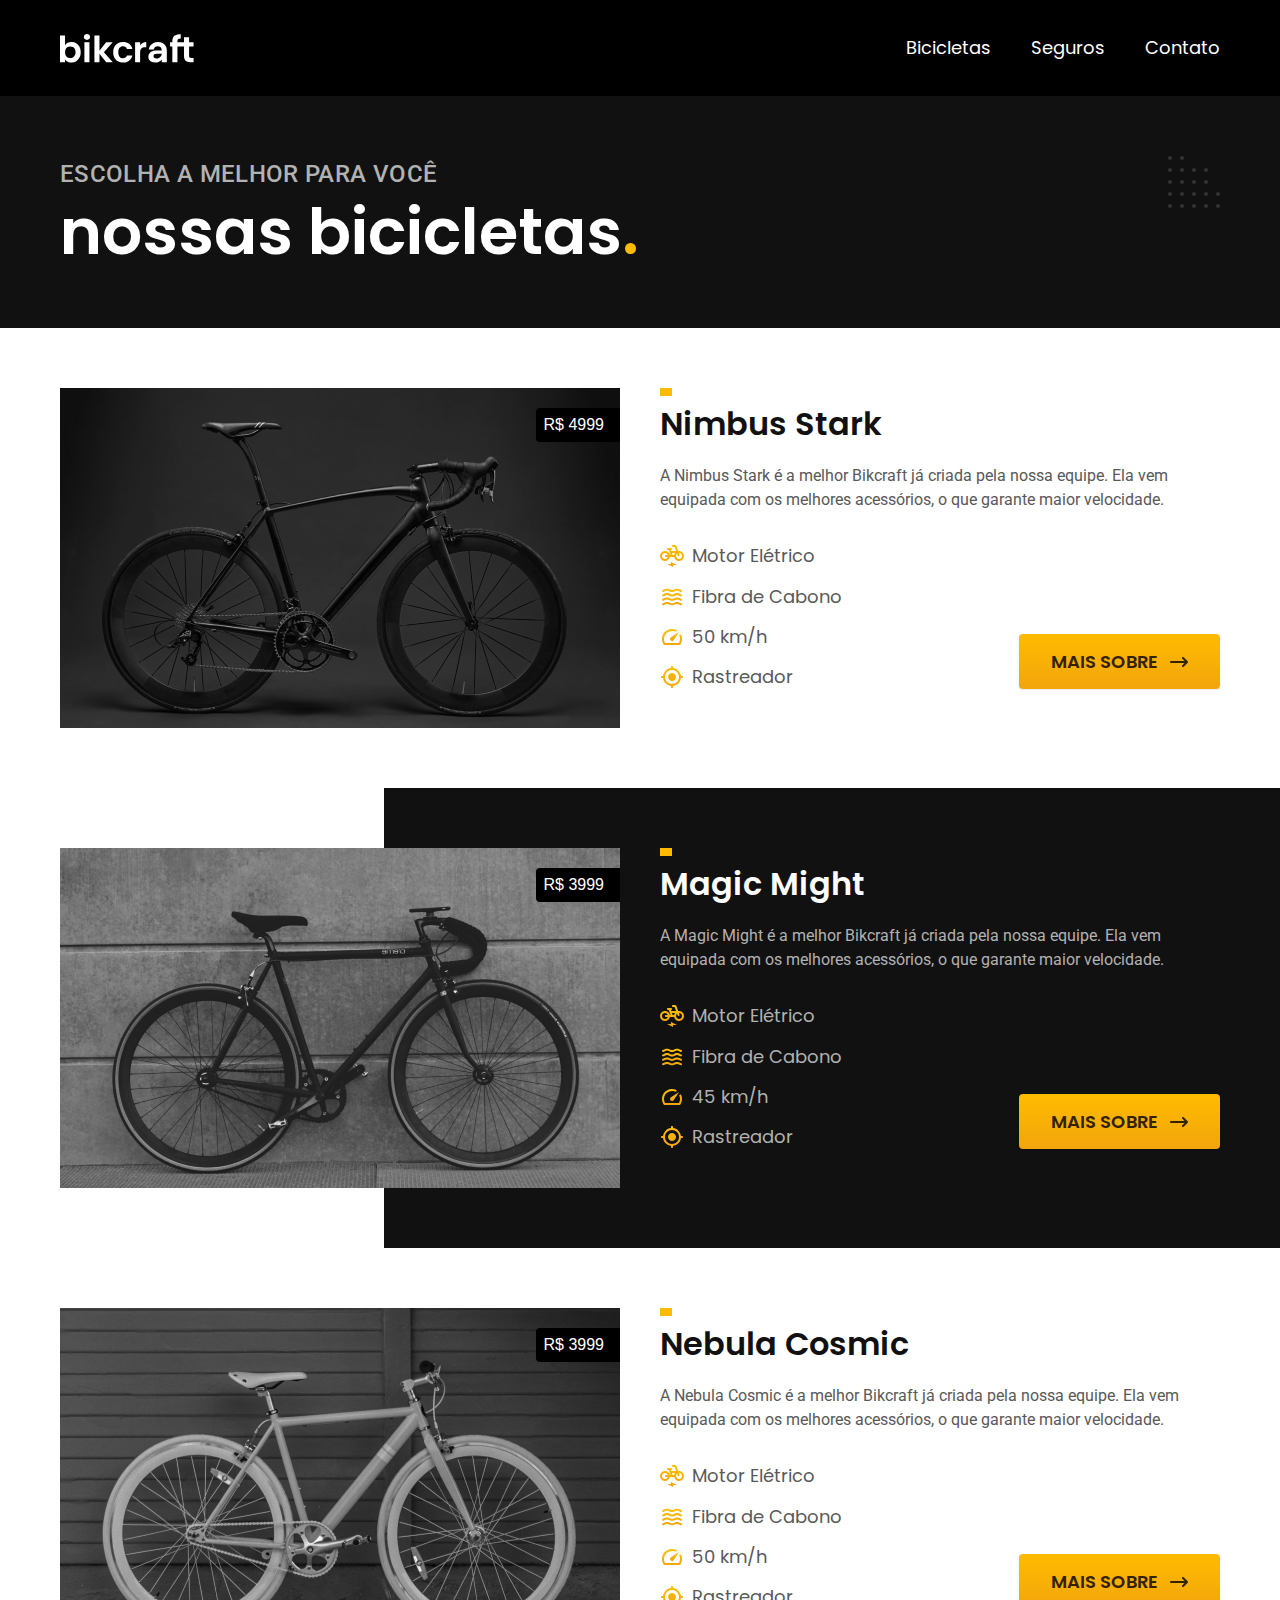
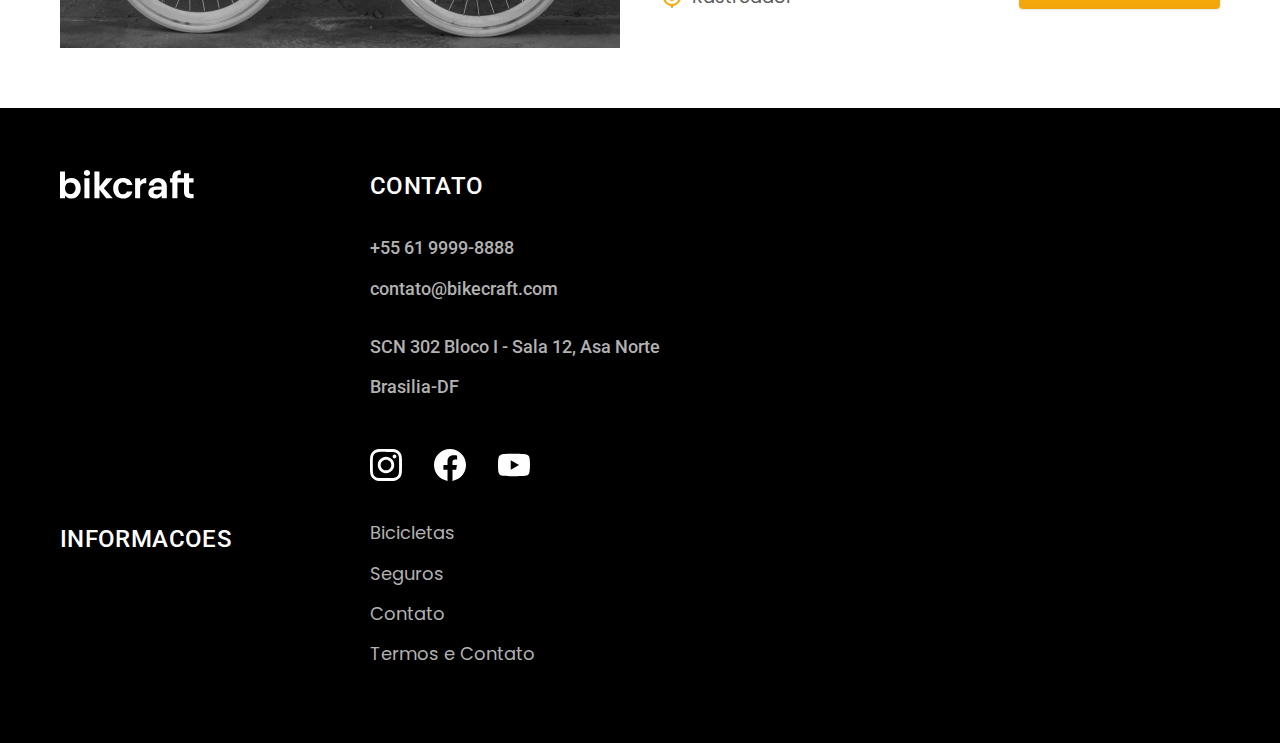
==== bicicletas.html @ ddb9a7c6 "atts" ====
<!DOCTYPE html>
<html lang="pt-br=">

<head>
  <meta charset="UTF-8">
  <meta name="viewport" content="width=device-width, initial-scale=1.0">
  <meta name="desciption" content="Bicicletas">
  <title>Bicicletas| Bikcraft</title>
  <link rel="stylesheet" href="./css/style.css">
  <link rel="preconnect" href="https://fonts.googleapis.com">
  <link rel="preconnect" href="https://fonts.gstatic.com" crossorigin>
  <link href="https://fonts.googleapis.com/css2?family=Merriweather:ital,wght@1,900&family=Poppins:wght@400;500&family=Roboto:wght@400;500&display=swap" rel="stylesheet">
</head>

<body id="bicicletas">
  <header class="header-bg">
    <div class="header container">
      <a href="./"><img src="./img/bikcraft.svg" alt="Bikcraft"></a>
      <nav aria-label="primaria">
        <ul class="header-menu font-1-m c0">
          <li><a href="./bicicletas.html">Bicicletas</a></li>
          <li><a href="./seguros.html">Seguros</a></li>
          <li><a href="./contato.html">Contato</a></li>
        </ul>
      </nav>
    </div>
  </header>

  <main>
    <div class="titulo-bg">
      <div class="titulo container">
        <p class="font-2-l-b c5">ESCOLHA A MELHOR PARA VOCÊ</p>
        <h1 class="font-1-xxl c0">nossas bicicletas<span class="p1">.</span></h1>
      </div>
    </div>


    <div class="bicicletas container">
      <div class="bicicletas-imagem">
        <img src="./img/bicicletas/nimbus.jpg" alt="bicicleta preta">
        <span class="font-2m c0">R$ 4999</span>

      </div>
      <div class="bicicletas-conteudo">
        <h2 class="font-1-xl">Nimbus Stark</h2>
        <p class="font-2-s c8">A Nimbus Stark é a melhor Bikcraft já criada pela nossa equipe. Ela vem equipada com os melhores acessórios, o que garante maior velocidade.</p>
        <ul class="font-1-m c8">
          <li>
            <img src="./img/icones/eletrica.svg" alt="">
            Motor Elétrico
          </li>
          <li>
            <img src="./img/icones/carbono.svg" alt="">
            Fibra de Cabono
          </li>
          <li>
            <img src="./img/icones/velocidade.svg" alt="">
            50 km/h
          </li>
          <li>
            <img src="./img/icones/rastreador.svg" alt="">
            Rastreador
          </li>
        </ul>
        <a class="botao seta" href="./biciletas/nimbus.html">Mais Sobre</a>
      </div>
    </div>


    <div class="bicicletas-bg">
      <div class="bicicletas container">
        <div class="bicicletas-imagem">
          <img src="./img/bicicletas/magic.jpg" alt="bicicleta preta">
          <span class="font-2m c0">R$ 3999</span>

        </div>
        <div class="bicicletas-conteudo">
          <h2 class="font-1-xl c0">Magic Might</h2>
          <p class="font-2-s c5">A Magic Might é a melhor Bikcraft já criada pela nossa equipe. Ela vem equipada com os melhores acessórios, o que garante maior velocidade.</p>
          <ul class="font-1-m c5">
            <li>
              <img src="./img/icones/eletrica.svg" alt="">
              Motor Elétrico
            </li>
            <li>
              <img src="./img/icones/carbono.svg" alt="">
              Fibra de Cabono
            </li>
            <li>
              <img src="./img/icones/velocidade.svg" alt="">
              45 km/h
            </li>
            <li>
              <img src="./img/icones/rastreador.svg" alt="">
              Rastreador
            </li>
          </ul>
          <a class="botao seta" href="./bicicletas/magic">Mais Sobre</a>
        </div>
      </div>
    </div>



    <div class="bicicletas container">
      <div class="bicicletas-imagem">
        <img src="./img/bicicletas/nebula.jpg" alt="bicicleta preta">
        <span class="font-2m c0">R$ 3999</span>

      </div>
      <div class="bicicletas-conteudo">
        <h2 class="font-1-xl">Nebula Cosmic</h2>
        <p class="font-2-s c8">A Nebula Cosmic é a melhor Bikcraft já criada pela nossa equipe. Ela vem equipada com os melhores acessórios, o que garante maior velocidade.</p>
        <ul class="font-1-m c8">
          <li>
            <img src="./img/icones/eletrica.svg" alt="">
            Motor Elétrico
          </li>
          <li>
            <img src="./img/icones/carbono.svg" alt="">
            Fibra de Cabono
          </li>
          <li>
            <img src="./img/icones/velocidade.svg" alt="">
            50 km/h
          </li>
          <li>
            <img src="./img/icones/rastreador.svg" alt="">
            Rastreador
          </li>
        </ul>
        <a class="botao seta" href="./bicicletas/nebula">Mais Sobre</a>
      </div>
    </div>


  </main>

  <footer class="footer-bg">
    <div class="footer container">
      <img src="./img/bikcraft.svg" alt="Bikcraft">
      <div class="footer-contato">
        <h3 class="font-2-l-b c0">Contato</h3>
        <ul class="font-2-m c5">
          <li><a href="tel:+556199998888">+55 61 9999-8888</a></li>
          <li><a href="mailto:contato@bikecraft.com">contato@bikecraft.com</a></li>
          <li>SCN 302 Bloco I - Sala 12, Asa Norte</li>
          <li>Brasilia-DF</li>
        </ul>
        <div class="footer-redes">
          <a href="./">
            <img src="./img/redes/instagram.svg" alt="Instagram">
          </a>
          <a href="./">
            <img src="./img/redes/facebook.svg" alt="Facebook">
          </a>
          <a href="./">
            <img src="./img/redes/youtube.svg" alt="Youtube">
          </a>
        </div>

      </div>
      <div class="footer-informacoes"></div>
      <h3 class="font-2-l-b c0">Informacoes</h3>
      <nav>
        <ul class="font-1-m c5">
          <li><a href="./bicicletas.html">Bicicletas</a></li>
          <li><a href="./seguros.html">Seguros</a></li>
          <li><a href="./contato.html">Contato</a></li>
          <li><a href="./termos.html">Termos e Contato</a></li>
        </ul>

    </div>
    </nav>
    </div>

  </footer>
</body>

</html>
---- css/style.css ----
@import "./global/global.css";
@import "./utilidades/tipografia.css";
@import "./utilidades/cores.css";
@import "./global/header.css";
@import "./global/footer.css";

/*Utilities*/
@import "./utilidades/componentes.css";
@import "./utilities/formulario.css";

/*Home*/
@import "./home/introducao.css";
@import "./home/tecnologia.css";
@import "./home/parceiros.css";
@import "./home/depoimento.css";

/*Bicicleta*/
@import "./bicicleta/bicicleta.css";
@import "./bicicleta/seguro.css";

/*Bicicletas*/
@import "./bicicletas/bicicletas-lista.css";
@import "./bicicletas/bicicletas.css";

/*seguros*/
@import "./seguros/seguros.css";
@import "./seguros/perguntas.css";
@import "./seguros/vantagens.css";

/* Contato */
@import "./contato/lojas.css";
@import "./contato/contato.css";

/* Orcamento */
@import "./orcamento/orcamento.css";

/* Termos */
@import "./termos/termos.css";
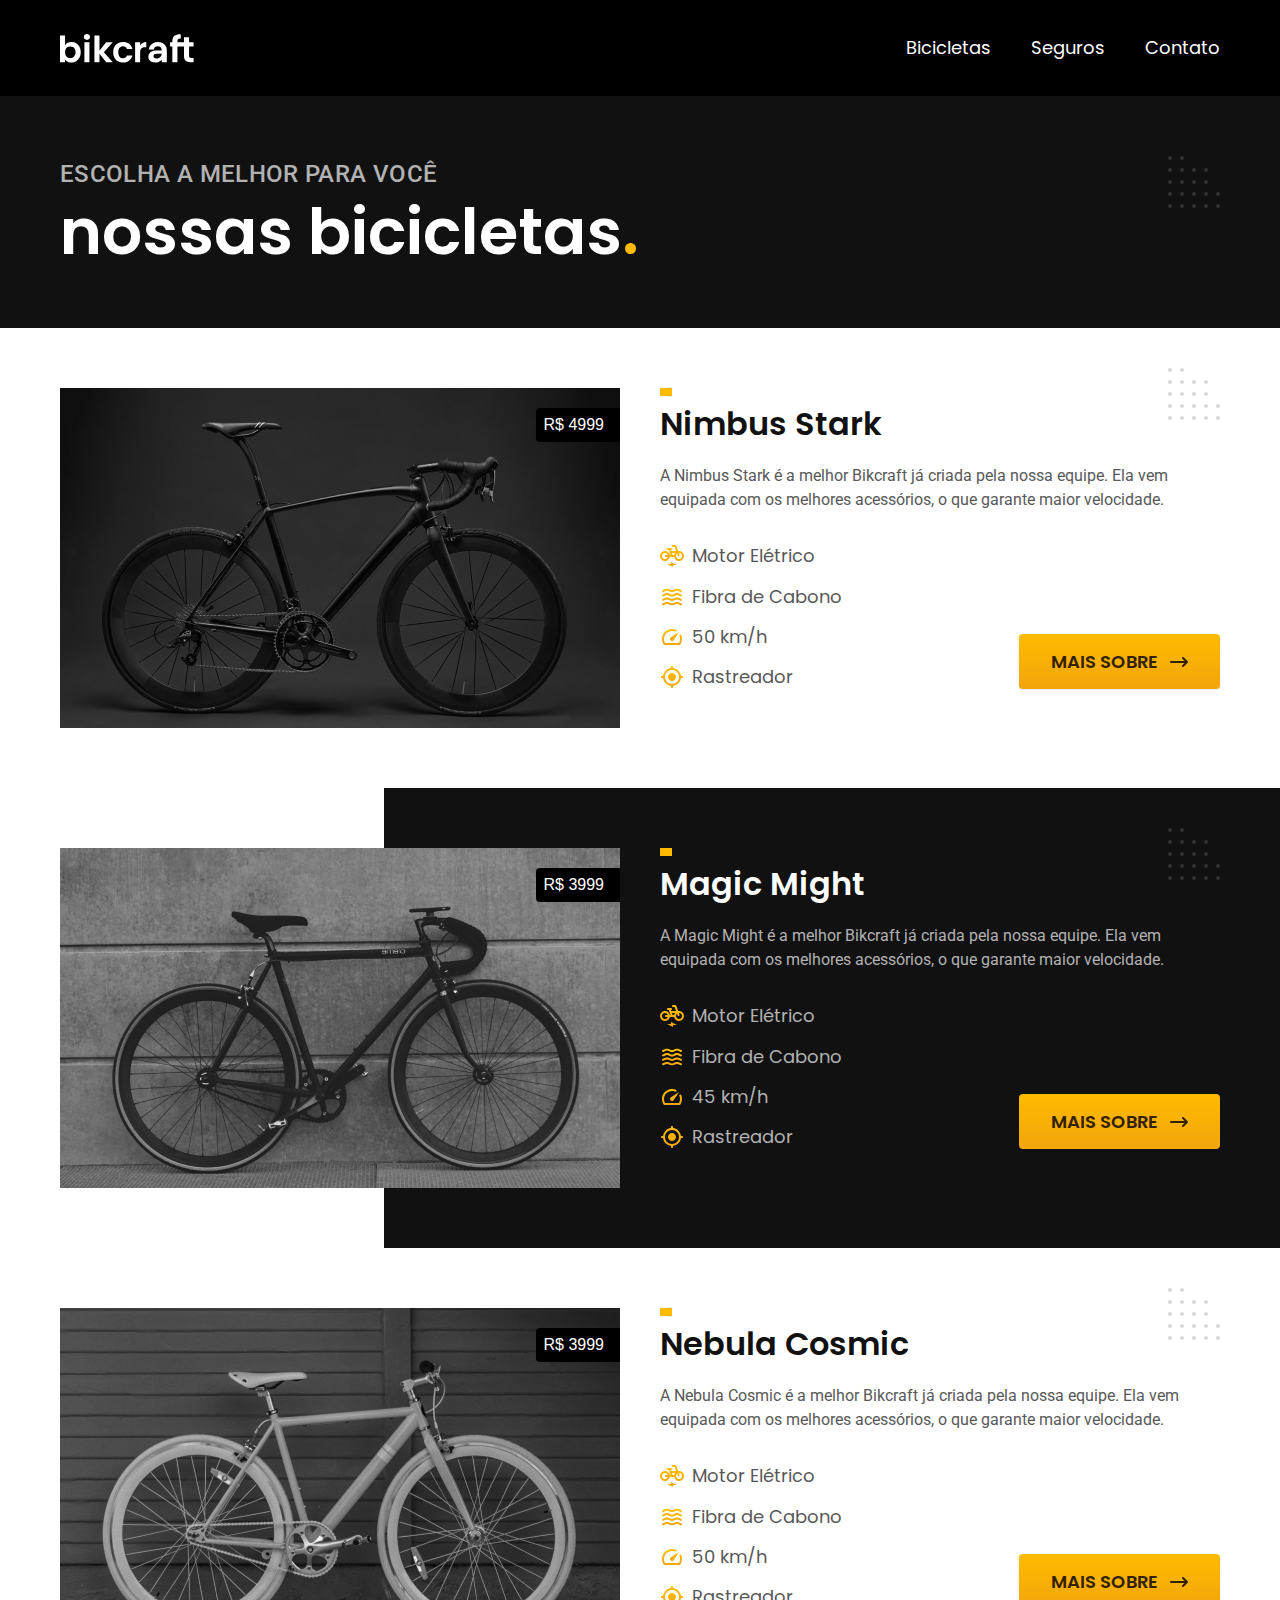
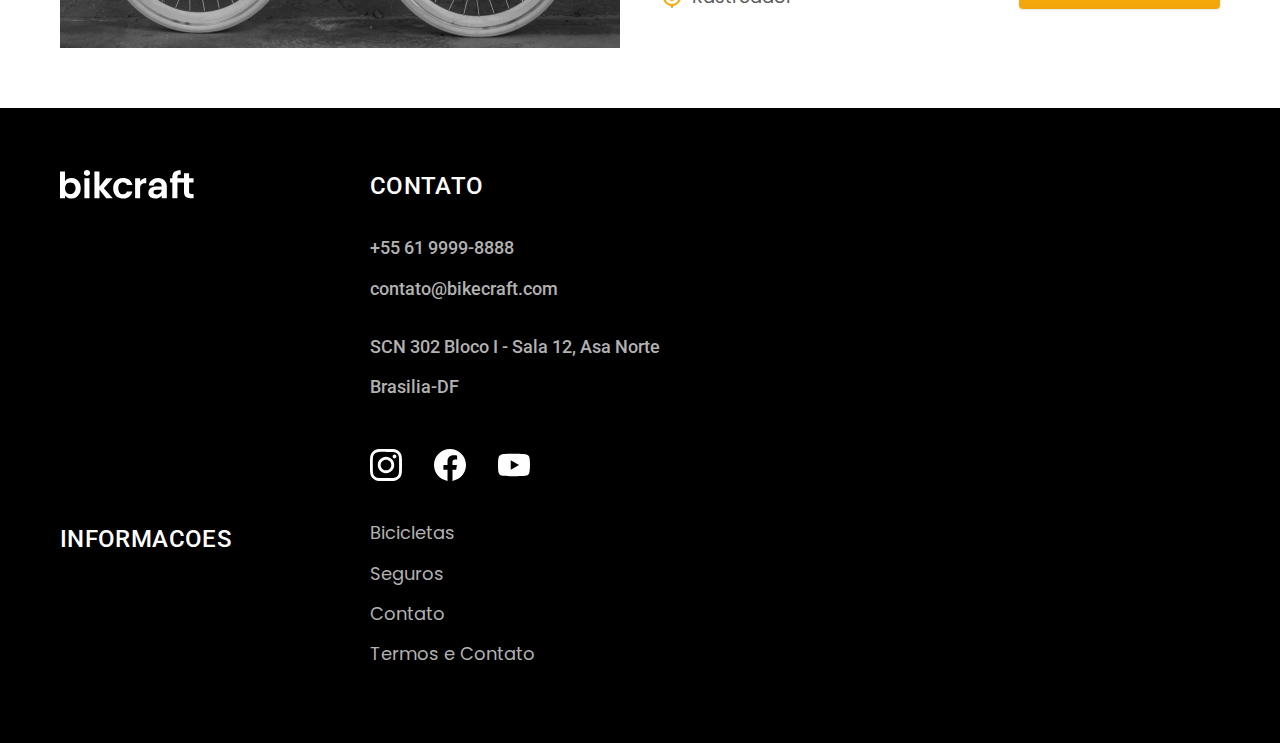
==== commit 7b786081: "otimizacoes final" ====
--- a/bicicletas.html
+++ b/bicicletas.html
@@ -6,7 +6,8 @@
   <meta name="viewport" content="width=device-width, initial-scale=1.0">
   <meta name="desciption" content="Bicicletas">
   <title>Bicicletas| Bikcraft</title>
-  <link rel="stylesheet" href="./css/style.css">
+  <link rel="preload" href="./css/style.min.css" as="style">
+  <link rel="stylesheet" href="./css/style.min.css">
   <link rel="preconnect" href="https://fonts.googleapis.com">
   <link rel="preconnect" href="https://fonts.gstatic.com" crossorigin>
   <link href="https://fonts.googleapis.com/css2?family=Merriweather:ital,wght@1,900&family=Poppins:wght@400;500&family=Roboto:wght@400;500&display=swap" rel="stylesheet">
@@ -95,7 +96,7 @@
               Rastreador
             </li>
           </ul>
-          <a class="botao seta" href="./bicicletas/magic">Mais Sobre</a>
+          <a class="botao seta" href="./biciletas/magic.html">Mais Sobre</a>
         </div>
       </div>
     </div>
@@ -129,7 +130,7 @@
             Rastreador
           </li>
         </ul>
-        <a class="botao seta" href="./bicicletas/nebula">Mais Sobre</a>
+        <a class="botao seta" href="./biciletas/nebula.html">Mais Sobre</a>
       </div>
     </div>
 
--- a/css/style.min.css
+++ b/css/style.min.css
@@ -0,0 +1 @@
+body{margin:0;font-family:Arial,Helvetica,sans-serif;color:var(--c11)}blockquote,dd,h1,h2,h3,h4,p,ul{margin:0}ul{padding:0;list-style:none}a{text-decoration:none;color:inherit}img{max-width:100%;display:block;height:auto}img[source$=".jpg"]{border-radius:4px}.font-1-xs{font:400 0.75rem/1.35 Poppins,sans-serif}.font-2-xs{font:400 0.875rem/1.43 Roboto,sans-serif}.font-1-s{font:400 1rem/1.5 Poppins,sans-serif}.font-2-s{font:400 1rem/1.5 Roboto,sans-serif}.font-1-m,.font-1-m-b{font:400 1.125rem/1.35 Poppins,sans-serif}.font-1-m-b{font-weight:600}.font-2-m{font:500 1.125rem/1.35 Roboto,sans-serif}.font-1-l{font:400 1.5rem/1.5 Poppings,sans-serif}.font-2-l,.font-2-l-b{font:400 1.5rem/1.5 Roboto,sans-serif}.font-2-l-b{font-weight:500;letter-spacing:.015em;text-transform:uppercase}.font-1-xl{font:600 2rem/1.25 Poppins,sans-serif}.font-2-xl{font:500 2rem/1.25 Roboto,sans-serif}.font-1-xxl{font:600 4rem/1.125 Poppins,sans-serif}@media (max-width:1200px){.font-1-xxl{font-size:3rem}.font-2-l,.font-2-l-b{font-size:1.125rem}}@media (max-width:800px){.font-1-xxl{font-size:2rem}.font-1-xl,.font-2-xl{font-size:1.5rem}}:root{--c0:#ffffff;--c1:#f7f7f7;--c2:#ededed;--c3:#dedede;--c4:#cccccc;--c5:#b2b2b2;--c6:#9c9c9c;--c7:#717171;--c8:#595959;--c9:#404040;--c10:#2e2e2e;--c11:#111111;--c12:#000000;--p1:#ffbb00;--p2:#e4a30b;--p3:#a66f00;--p4:#664400;--p5:#332200}.c0{color:var(--c0)}.c1{color:var(--c1)}.c2{color:var(--c2)}.c3{color:var(--c3)}.c4{color:var(--c4)}.c5{color:var(--c5)}.c6{color:var(--c6)}.c7{color:var(--c7)}.c8{color:var(--c8)}.c9{color:var(--c9)}.c10{color:var(--c10)}.c11{color:var(--c11)}.c12{color:var(--c12)}.p1{color:var(--p1)}.p2{color:var(--p2)}.p3{color:var(--p3)}.p4{color:var(--p4)}.p5{color:var(--p5)}.header-bg{background-color:var(--c12)}.header{display:flex;flex-wrap:wrap;gap:20px;justify-content:space-between;align-items:center;padding-top:20px;padding-bottom:20px}.header-menu{display:flex;flex-wrap:wrap;gap:40px}.header-menu a{padding:16px 0;display:inline-block;position:relative;font-size:18px}.header-menu a:after{content:"";display:block;height:2px;width:0;background:var(--c0);margin-top:4px;transition:.3s;position:absolute}.header-menu a:hover:after{width:100%}@media (max-width:800px){.header-menu{gap:20px}.header-menu a{background:var(--c11);padding:12px 16px;border-radius:4px}.header-menu a:hover{background:var(--c10)}.header a:after{display:none}}@media (max-width:600px){.header-menu{gap:20px}.header-menu a{padding:8px 12px;font-size:14px}}.footer-bg{background-color:var(--c12)}.footer{display:grid;grid-template-columns:3fr 5fr 4fr;gap:40px;padding-top:60px;padding-bottom:60px}.footer h3{margin-bottom:32px}.footer-contato ul{margin-bottom:32px}.footer li{margin-bottom:16px}.footer-contato li:nth-child(2)::after,.footer-contato li:nth-child(4)::after{content:"";display:block;max-width:360px;background:var(--cor-11);height:2px;margin-top:16px}.footer-redes{display:flex;gap:32px}.footer a:hover{color:var(--c0)}.footer-copy{grid-column:1/-1;margin-top:40px}@media (max-width:800px){.footer>img{display:none}.footer{grid-template-columns:1fr 1fr}}@media (max-width:600px){.footer{grid-template-columns:1fr;gap:60px}.footer-copy{margin-top:0}}.container{box-sizing:border-box;max-width:1200px;padding-left:20px;padding-right:20px;margin-left:auto;margin-right:auto}.botao{display:inline-block;padding:16px 32px;background:linear-gradient(#fb0,#f2a50c);color:var(--p5);border-radius:4px;box-shadow:0 1px 2px rgba(0,0,0,.1);text-transform:uppercase;font-size:18px;line-height:1.33;font-family:Poppins;font-weight:600;max-width:max-content;border:none;cursor:pointer}.botao:hover{background:linear-gradient(#ffb60d,#e59317)}.botao.secundario{background:var(--c10);color:var(--c2)}.botao.secundario:hover{background:var(--c9)}.botao.seta{display:flex;align-items:center}.botao.seta::after{content:"";display:inline-block;width:18px;height:10px;margin-left:12px;background:url("../../img/icones/seta.svg");transition:transform .2s}.botao.seta:hover::after{transform:translateX(4px)}@media (max-width:600px){.botao{padding:12px 16px;font-size:16px}}.link{display:inline-block;color:var(--p1);font:500 1.5rem/1.5 Poppins,sans-serif;text-transform:uppercase}.link::after{content:"";display:block;width:100%;height:4px;background-color:currentColor}.link:hover{color:var(--c0);transition:.3s}.titulo-bg{background-color:var(--c11);padding-top:60px;padding-bottom:60px}.titulo{background:url("../../img/dec/top-right.svg") no-repeat top right 20px}.titulo p{margin-bottom:4px}@media (max-width:800px){.titulo-bg{padding-top:40px;padding-bottom:40px}.titulo p{font-size:1rem;text-transform:lowercase;font-weight:400}}.form{display:grid;grid-template-columns:1fr 1fr;gap:20px}.form label{display:block;font:400 1rem/1.5 Poppings,sans-serif;margin-bottom:4px}.form .col-2{grid-column:span 2}.form input[type=email],.form input[type=text],.form textarea{font:400 1rem/1.5 Roboto,sans-serif;background:var(--c1);border:1px solid var(--c2);padding:12px;border-radius:4px;width:100%;box-sizing:border-box}.form input[type=email]:focus,.form input[type=text]:focus,.form textarea:focus{outline:0;border-color:var(--p1);background-color:var(--c0);box-shadow:0 0 0 2px #fea}@media (max-width:600px){.form{grid-template-columns:1fr}.form .col-2{grid-column:1}}.introducao-bg{background:var(--c12) url("../../img/dec/bottom-left.svg") no-repeat bottom 160px left 20px;box-shadow:inset 0 -120px var(--c0)}.introducao{display:grid;grid-template-columns:1fr 1fr;gap:0 40px}.introducao-conteudo{align-self:end;padding-bottom:200px}.introducao-imagem{margin-bottom:-120px}.introducao img{width:100%;height:100%;object-fit:cover;border-radius:4px}.introducao h1{margin-bottom:32px;font-size:64px;line-height:1.125;font-family:Poppins;font-weight:600}.introducao p{margin-bottom:20px;font-size:24px;line-height:1.5;color:var(--c5);font-family:Roboto;font-weight:400}@media (max-width:800px){.introducao-bg{background:var(--c11);padding-top:40px;box-shadow:inset 0 -60px var(--c0)}.introducao{grid-template-columns:1fr;gap:32px}.introducao-conteudo{padding-bottom:0}.introducao img{height:300px;width:100%}}.tecnologia-bg{background-color:var(--c11);box-shadow:inset 0 120px var(--c0),inset 0 -120px var(--c0)}.tecnologia{display:grid;grid-template-columns:1fr 1fr;gap:40px}.tecnologia-imagem img{height:100%;object-fit:cover;object-position:left;width:100%}.tecnologia-conteudo{padding-top:160px;padding-bottom:160px}.tecnologia-conteudo>span{display:block;margin-bottom:20px}.tecnologia-conteudo h2{margin-bottom:32px}.tecnologia-conteudo>p{margin-bottom:20px}.tecnologia-conteudo a{margin-bottom:80px}.tecnologia-vatagens{display:flex;gap:40px;flex-wrap:1}.tecnologia-vatagens h3{margin-bottom:8px;width:max-content}.tecnologia-vatagens img{width:24px;margin-bottom:8px}@media (max-width:800px){.tecnologia-bg{box-shadow:initial}.tecnologia{grid-template-columns:1fr}.tecnologia-conteudo{padding-top:60px;padding-bottom:60px}.tecnologia-imagem{display:none}.tecnologia a{margin-bottom:60px}}@media (max-width:600px){.tecnologia-vatagens{flex-direction:column}}.parceiros{padding-top:60px;padding-bottom:120px}.parceiros h2{margin-bottom:60px}.parceiros ul{padding:0 20px;max-width:1400px;display:grid;grid-template-columns:repeat(4,1fr);margin:0 auto}.parceiros li{display:flex;padding:32px;border-left:2px solid var(--c2)}.parceiros img{margin:auto}.parceiros li:first-child,.parceiros li:nth-child(5){border-left:none}.parceiros li:nth-child(n+5){border-top:2px solid var(--c2)}@media (max-width:800px){.parceiros{padding-bottom:60px}.parceiros li{display:flex;padding:20px}.parceiros h2{padding-bottom:20px}.parceiros ul{grid-template-columns:repeat(2,1fr)}.parceiros li:nth-child(n+3){border-top:2px solid var(--cor-2)}.parceiros li:nth-child(odd){border-left:none}}.depoimento{display:grid;grid-template-columns:1fr 1fr;background-color:var(--p1);overflow:hidden}.depoimento img{width:100%;height:100%;object-fit:cover;border-radius:0}.depoimento-conteudo{padding:40px 40px 80px 80px;align-self:end;background:url("../../img/dec/bottom-right-p.svg") no-repeat bottom 40px right 40px}.depoimento-conteudo p{font-family:Merriweather,serif;font-style:italic;font-weight:900;margin-bottom:32px;max-width:32ch;position:relative}.depoimento p::after,.depoimento p::before{font-size:5rem;color:var(--cor-p2);position:absolute}.depoimento p::before{content:"“";left:-50px;top:-20px}.depoimento p::after{content:"”"}@media (min-width:1200px){.depoimento img{max-height:520px}}@media (max-width:800px){.depoimento{grid-template-columns:1fr;text-align:center}.depoimento-conteudo{padding:40px 20px;justify-self:center}.depoimento img{max-height:200px}}.bicicleta{display:grid;grid-template-columns:1fr 1fr;align-items:start;gap:40px;padding-top:60px;padding-bottom:60px}#bicicleta .titulo p{text-transform:uppercase}.bicicleta-imagens{display:flex;flex-wrap:wrap;gap:20px}.bicicleta-imagens img{flex:1;min-width:200px}.bicicleta-imagens img:first-child{min-width:100%}.bicicleta-conteudo>p{margin-bottom:32px}.bicicleta-comprar{display:grid;grid-template-columns:max-content auto;align-items:center;justify-items:start;gap:8px 12px;margin-bottom:40px}.bicicleta-comprar a{grid-row:span 2}.bicicleta-comprar span{display:flex;align-items:center;background-color:var(--c12);padding:4px 8px;border-radius:4px;gap:8px}.bicicleta-conteudo h2{text-transform:uppercase;letter-spacing:.15rem;margin-bottom:12px}.bicicleta-ficha,.bicicleta-informacoes{padding:32px;background:var(--c12);border-radius:4px}.bicicleta-informacoes{margin-bottom:40px;display:grid;grid-template-columns:1fr 1fr;gap:32px}.bicicleta-informacoes img{width:24px;margin-bottom:8px}.bicicleta-informacoes h3{margin-bottom:8px}.bicicleta-ficha li{padding:4px 0;display:flex;justify-content:space-between;border-bottom:1px solid var(--c11)}.bicicleta-ficha li:last-child{border-bottom:none}.bicicleta-ficha span{color:var(--c6)}@media (max-width:800px){.bicicleta{grid-template-columns:1fr;padding-top:40px;padding-bottom:40px}.bicicleta-imagens{grid-row:2}}@media (max-width:400px){.bicicleta-informacoes{grid-template-columns:1fr}.bicicleta-comprar{grid-template-columns:1fr}}.seguro-bg{background-color:var(--c11);box-shadow:inset 0 120px var(--c0),inset 0 -120px var(--c12)}.seguro{display:grid;grid-template-columns:1fr 1fr;gap:40px}.seguro-imagem img{width:100%;height:100%;object-fit:cover}.seguro-conteudo{padding-top:180px;padding-bottom:180px}.seguro h2{margin-bottom:32px}.seguro p{margin-bottom:20px}@media (max-width:800px){.seguro-bg{box-shadow:inset 0 -60px var(--c12)}.seguro{grid-template-columns:1fr}.seguro-imagem{height:200px}.seguro-conteudo{grid-row:1;padding-top:40px;padding-bottom:0}}.bicicletas-lista{padding-top:60px;padding-bottom:120px}.bicicletas-lista h2{margin-bottom:40px}.bicicletas-lista ul{display:flex;gap:40px;padding:0 20px 20px 20px;max-width:1400px;margin-left:auto;margin-right:auto;overflow-x:auto;-webkit-overflow-scrolling:touch}#bicicletas .bicicletas-lista ul{padding:0 0 20px 0}#bicicleta .bicicletas-lista ul{padding:0 0 20px 0}.bicicletas-lista li{flex:1;min-width:280px}.bicicletas-lista a{display:block}.bicicletas-lista img{margin-bottom:16px;border-radius:4px}.bicicletas-lista h3{margin-bottom:8px;display:flex;align-items:center}.bicicletas-lista h3:before{content:"";display:inline-block;height:8px;width:12px;margin-right:8px;background-color:var(--p1);transition:.3s}.bicicletas-lista a:hover h3:before{width:24px}.bicicletas-lista li span{padding-left:20px}@media (max-width:800px){.bicicletas-lista{padding-bottom:60px}.bicicletas-lista ul{gap:20px}}.bicicletas-bg{background:linear-gradient(to right,var(--c0) 30%,var(--c11) 30%)}.bicicletas{display:grid;grid-template-columns:1fr 1fr;gap:40px;padding-top:60px;padding-bottom:60px;background:url("../../img/dec/top-right.svg") no-repeat top 40px right 20px}.bicicletas-imagem{display:grid}.bicicletas-imagem img{grid-area:1/1}.bicicletas-imagem span{grid-area:1/1;place-self:start end;margin-top:20px;background:var(--c12);display:inline-block;padding:8px 16px 8px 8px;border-radius:4px 0 0 4px}.bicicletas-conteudo{display:grid;grid-template-columns:1fr auto;align-content:start}.bicicletas-conteudo h2,.bicicletas-conteudo p{grid-column:1/-1}.bicicletas-conteudo h2{margin-bottom:20px}.bicicletas-conteudo h2::before{content:"";display:block;width:12px;height:8px;background-color:var(--p1);margin-bottom:8px}.bicicletas p{margin-bottom:32px}.bicicletas a{place-self:end}.bicicletas li{display:flex;align-items:center}.bicicletas ul{display:grid;gap:16px}.bicicletas-conteudo img{width:24px;margin-right:8px}@media (max-width:800px){.bicicletas-bg{background:var(--c11)}.bicicletas{grid-template-columns:1fr;gap:20px;padding-top:40px;padding-bottom:40px}}@media (max-width:600px){.bicicletas-conteudo{grid-template-columns:1fr}.bicicletas ul{font-size:1rem;grid-template-columns:1fr 1fr;margin-bottom:32px}.bicicletas a{place-self:start}}.seguros-bg{background:var(--c11);overflow:hidden}.seguros{padding-top:60px;padding-bottom:60px;display:grid;grid-template-columns:1fr 1fr;gap:40px;align-items:center}#seguros .seguros{padding-top:0}.seguros h2{grid-column:1/-1}.seguros-item{background-color:var(--c12);padding:32px 32px 32px 60px;display:grid;grid-template-columns:1fr auto;border-radius:4px}.seguros-item h3{margin-bottom:40px}.seguros-item span{grid-column:2;display:block;text-align:right}.seguros-item ul{grid-column:1/-1;margin-bottom:32px}.seguros-item li{display:flex;align-items:center;position:relative}.seguros-item li+li{margin-top:20px}.seguros-item li::before{content:"";display:inline-block;width:13px;height:9px;background-image:url("../../img/icones/lista.svg");position:absolute;left:-21px}.seguros-item a{grid-column:1/-1}@media (max-width:800px){.seguros{grid-template-columns:1fr}}.perguntas{padding-top:120px;padding-bottom:120px}.perguntas h2{margin-bottom:60px}.perguntas dl>div{padding:20px;border-radius:4px}.perguntas dl>div:nth-child(odd){background:var(--c1)}.perguntas dt{display:grid;grid-template-columns:auto 1fr auto;align-items:center;gap:8px;cursor:pointer}.perguntas dt::before{content:"";display:inline-block;width:12px;height:8px;background-color:var(--p1)}.perguntas dt::after{content:"";display:inline-block;width:14px;height:6px;background:url("../../img/icones/seta-abrir.svg");transition:.3s}.perguntas dt:hover::after{transform:rotate(180deg)}.perguntas dd{padding-left:20px;padding-top:16px;max-width:80ch}@media (max-width:800px){.perguntas{padding-top:60px;padding-bottom:60px}.perguntas h2{margin-bottom:40px}}.vantagens-bg{background-color:var(--c12);--padding:120px}.vantagens{padding-top:var(--padding);padding-bottom:var(--padding)}.vantagens h2{margin-bottom:60px}.vantagens ul{display:grid;grid-template-columns:repeat(auto-fit,minmax(280px,max-content));gap:40px 80px}.vantagens h3,.vantagens img{margin-bottom:8px}@media (max-width:8000px){.vantagens-bg{--padding:60px}.vantagens h2{margin-bottom:40px}.vantagens ul{gap:20px}}.lojas{display:grid;grid-template-columns:1fr 1fr;gap:0 40px;padding-top:120px;padding-bottom:120px}.lojas img{border-radius:4px 4px 0 0}.lojas h2{grid-column:1/-1;margin-bottom:60px}.lojas-item{border-radius:4px;box-shadow:0 1px 2px rgba(0,0,0,.1);background:var(--cor-0)}.lojas-conteudo{display:grid;grid-template-columns:1fr 1fr;gap:32px 16px;padding:32px}.lojas-conteudo h3,.lojas-tempo{grid-column:1/-1}.lojas-dados{display:grid;gap:8px;border-left:2px solid var(--c2);padding-left:32px;justify-items:start}.lojas-tempo{display:flex;gap:10px;align-items:center}@media (max-width:800px){.lojas{gap:20px;padding-top:60px;padding-bottom:60px}.lojas h2{margin-bottom:32px}.lojas-conteudo{grid-template-columns:1fr}}@media (max-width:600px){.lojas{grid-template-columns:1fr}}#contato{background:linear-gradient(var(--c11) 600px,var(--c1) 0)}.contato{display:grid;grid-template-columns:5fr 7fr}.contato-dados,.contato-formulario{padding:60px;box-shadow:0 1px 2px rgba(0,0,0,.1)}.contato-dados{border-radius:5px 0 0 5px;background:var(--c12) url("../../img/dec/bottom-left.svg") no-repeat bottom 20px right 20px}.contato-formulario{border-radius:0 5px 5px 0;background:var(--c0) url("../../img/dec/bottom-left.svg") no-repeat bottom 20px right 20px}.contato-dados h2{margin-bottom:60px}.contato-endereco{margin-bottom:32px;padding-left:28px;background:url("../../img/icones/local.svg") no-repeat 0 2px}.contato-endereco p{margin-bottom:8px}.contato-meios a{display:block;max-width:max-content;margin-bottom:8px;padding-left:28px}.contato-meios a:hover{color:var(--c0)}.contato-meios a:first-child{background:url("../../img/icones/email.svg") no-repeat 0 2px}.contato-meios a:nth-child(2){margin-bottom:32px}.contato-meios a:nth-child(3){background:url("../../img/icones/telefone.svg") no-repeat 0 2px;margin-bottom:60px}.contato-redes{display:flex;gap:32px;padding-left:28px}@media (max-width:800px){.contato{grid-template-columns:1fr}.contato-dados,.contato-formulario{padding:20px}.contato-dados{border-radius:5px 5px 0 0}.contato-formulario{border-radius:0 0 5px 5px}.contato-dados h2,.contato-meios a:nth-child(3){margin-bottom:32px}.contato-redes{margin-bottom:12px}}#orcamento{background:linear-gradient(var(--c11) 600px,var(--c1) 0)}.orcamento{display:grid;grid-template-columns:5fr 7fr;padding-bottom:120px}.orcamento h2{text-transform:uppercase;position:relative;display:flex;align-items:center}.orcamento h2::before{content:"";display:inline-block;width:4px;height:8px;background-color:var(--p1);position:absolute;left:-12px}.orcamento-dados,.orcamento-produto{padding:60px;box-shadow:0 1px 2px rgb(0,0,0,.1)}.orcamento-produto{border-radius:5px 0 0 5px;background:var(--c12) url("../../img/dec/bottom-left.svg") no-repeat bottom 20px left 20px;display:grid;grid-template-columns:1fr 1fr;gap:20px;align-content:start}.orcamento-produto>*{grid-column:1/-1}.orcamento-produto>label{grid-column:initial}.orcamento-produto label{font:400 1rem/1.5 Poppins,sans-serif;color:var(--c4);background-color:var(--c10);font:400 1rem/1.5 Poppins,sans-serif;grid-column:initial;display:grid;padding:12px 16px;border-radius:4px;cursor:pointer;grid-template-columns:auto 1fr auto;align-items:center;border:1px solid var(--c10)}.orcamento-produto label::before{content:"";display:inline-block;box-sizing:border-box;width:12px;height:12px;border:1px solid var(--c6);border-radius:50%;margin-right:8px}.orcamento-produto input:checked+label::before{border-color:var(--c7);box-shadow:inset 0 0 0 3px var(--c0),inset 0 0 0 6px var(--c7)}.orcamento-produto label:hover{background-color:var(--c9);border-color:var(--c9)}.orcamento-produto input:focus+label{box-shadow:0 0 0 2px var(--p1);border-color:var(--c12)}.orcamento-produto label span{display:none}.orcamento-produto input:checked+label span{display:inline-block}.orcamento-produto input{opacity:0;position:absolute;pointer-events:none}.orcamento-produto input:checked+label{background:var(--c0);color:var(--c11)}.orcamento-dados{border-radius:0 5px 5px 0;background:var(--c0) url("../../img/dec/bottom-right.svg") no-repeat bottom 20px right 20px}.orcamento-conteudo{padding:20px;background:#222;margin:20px;display:none}.orcamento-conteudo{display:none}.orcamento-conteudo h2,.orcamento-dados h2:nth-of-type(n+2){margin-top:20px}#bikcraft:checked~#orcamento-bikcraft,#seguro:checked~#orcamento-seguro{display:grid;gap:20px}.orcamento-detalhes{display:none;background:var(--c0);padding:20px;grid-template-columns:1fr 1fr;border-radius:4px;align-items:center}.orcamento-detalhes li{display:flex;align-items:center;margin-bottom:8px}.orcamento-detalhes li img{width:16px;margin-right:8px}.orcamento-produto input:checked+label+.orcamento-detalhes{display:grid}@media (max-width:1200px){.orcamento-dados,.orcamento-produto{padding:32px}}@media (max-width:800px){.orcamento{grid-template-columns:1fr}.orcamento-produto{border-radius:0 0 5px 5px}.orcamento-dados{border-radius:0 0 5px 5px}}@media (max-width:400px){.orcamento-produto{grid-template-columns:1fr}}.termos{padding-top:80px;padding-bottom:80px}.termos h2{font-weight:600;margin-bottom:20px}.termos p+h2{margin-top:40px}.termos p{max-width:75ch;margin-bottom:24px}--- a/css/style.min.css
+++ b/css/style.min.css
@@ -0,0 +1 @@
+body{margin:0;font-family:Arial,Helvetica,sans-serif;color:var(--c11)}blockquote,dd,h1,h2,h3,h4,p,ul{margin:0}ul{padding:0;list-style:none}a{text-decoration:none;color:inherit}img{max-width:100%;display:block;height:auto}img[source$=".jpg"]{border-radius:4px}.font-1-xs{font:400 0.75rem/1.35 Poppins,sans-serif}.font-2-xs{font:400 0.875rem/1.43 Roboto,sans-serif}.font-1-s{font:400 1rem/1.5 Poppins,sans-serif}.font-2-s{font:400 1rem/1.5 Roboto,sans-serif}.font-1-m,.font-1-m-b{font:400 1.125rem/1.35 Poppins,sans-serif}.font-1-m-b{font-weight:600}.font-2-m{font:500 1.125rem/1.35 Roboto,sans-serif}.font-1-l{font:400 1.5rem/1.5 Poppings,sans-serif}.font-2-l,.font-2-l-b{font:400 1.5rem/1.5 Roboto,sans-serif}.font-2-l-b{font-weight:500;letter-spacing:.015em;text-transform:uppercase}.font-1-xl{font:600 2rem/1.25 Poppins,sans-serif}.font-2-xl{font:500 2rem/1.25 Roboto,sans-serif}.font-1-xxl{font:600 4rem/1.125 Poppins,sans-serif}@media (max-width:1200px){.font-1-xxl{font-size:3rem}.font-2-l,.font-2-l-b{font-size:1.125rem}}@media (max-width:800px){.font-1-xxl{font-size:2rem}.font-1-xl,.font-2-xl{font-size:1.5rem}}:root{--c0:#ffffff;--c1:#f7f7f7;--c2:#ededed;--c3:#dedede;--c4:#cccccc;--c5:#b2b2b2;--c6:#9c9c9c;--c7:#717171;--c8:#595959;--c9:#404040;--c10:#2e2e2e;--c11:#111111;--c12:#000000;--p1:#ffbb00;--p2:#e4a30b;--p3:#a66f00;--p4:#664400;--p5:#332200}.c0{color:var(--c0)}.c1{color:var(--c1)}.c2{color:var(--c2)}.c3{color:var(--c3)}.c4{color:var(--c4)}.c5{color:var(--c5)}.c6{color:var(--c6)}.c7{color:var(--c7)}.c8{color:var(--c8)}.c9{color:var(--c9)}.c10{color:var(--c10)}.c11{color:var(--c11)}.c12{color:var(--c12)}.p1{color:var(--p1)}.p2{color:var(--p2)}.p3{color:var(--p3)}.p4{color:var(--p4)}.p5{color:var(--p5)}.header-bg{background-color:var(--c12)}.header{display:flex;flex-wrap:wrap;gap:20px;justify-content:space-between;align-items:center;padding-top:20px;padding-bottom:20px}.header-menu{display:flex;flex-wrap:wrap;gap:40px}.header-menu a{padding:16px 0;display:inline-block;position:relative;font-size:18px}.header-menu a:after{content:"";display:block;height:2px;width:0;background:var(--c0);margin-top:4px;transition:.3s;position:absolute}.header-menu a:hover:after{width:100%}@media (max-width:800px){.header-menu{gap:20px}.header-menu a{background:var(--c11);padding:12px 16px;border-radius:4px}.header-menu a:hover{background:var(--c10)}.header a:after{display:none}}@media (max-width:600px){.header-menu{gap:20px}.header-menu a{padding:8px 12px;font-size:14px}}.footer-bg{background-color:var(--c12)}.footer{display:grid;grid-template-columns:3fr 5fr 4fr;gap:40px;padding-top:60px;padding-bottom:60px}.footer h3{margin-bottom:32px}.footer-contato ul{margin-bottom:32px}.footer li{margin-bottom:16px}.footer-contato li:nth-child(2)::after,.footer-contato li:nth-child(4)::after{content:"";display:block;max-width:360px;background:var(--cor-11);height:2px;margin-top:16px}.footer-redes{display:flex;gap:32px}.footer a:hover{color:var(--c0)}.footer-copy{grid-column:1/-1;margin-top:40px}@media (max-width:800px){.footer>img{display:none}.footer{grid-template-columns:1fr 1fr}}@media (max-width:600px){.footer{grid-template-columns:1fr;gap:60px}.footer-copy{margin-top:0}}.container{box-sizing:border-box;max-width:1200px;padding-left:20px;padding-right:20px;margin-left:auto;margin-right:auto}.botao{display:inline-block;padding:16px 32px;background:linear-gradient(#fb0,#f2a50c);color:var(--p5);border-radius:4px;box-shadow:0 1px 2px rgba(0,0,0,.1);text-transform:uppercase;font-size:18px;line-height:1.33;font-family:Poppins;font-weight:600;max-width:max-content;border:none;cursor:pointer}.botao:hover{background:linear-gradient(#ffb60d,#e59317)}.botao.secundario{background:var(--c10);color:var(--c2)}.botao.secundario:hover{background:var(--c9)}.botao.seta{display:flex;align-items:center}.botao.seta::after{content:"";display:inline-block;width:18px;height:10px;margin-left:12px;background:url("../../img/icones/seta.svg");transition:transform .2s}.botao.seta:hover::after{transform:translateX(4px)}@media (max-width:600px){.botao{padding:12px 16px;font-size:16px}}.link{display:inline-block;color:var(--p1);font:500 1.5rem/1.5 Poppins,sans-serif;text-transform:uppercase}.link::after{content:"";display:block;width:100%;height:4px;background-color:currentColor}.link:hover{color:var(--c0);transition:.3s}.titulo-bg{background-color:var(--c11);padding-top:60px;padding-bottom:60px}.titulo{background:url("../../img/dec/top-right.svg") no-repeat top right 20px}.titulo p{margin-bottom:4px}@media (max-width:800px){.titulo-bg{padding-top:40px;padding-bottom:40px}.titulo p{font-size:1rem;text-transform:lowercase;font-weight:400}}.form{display:grid;grid-template-columns:1fr 1fr;gap:20px}.form label{display:block;font:400 1rem/1.5 Poppings,sans-serif;margin-bottom:4px}.form .col-2{grid-column:span 2}.form input[type=email],.form input[type=text],.form textarea{font:400 1rem/1.5 Roboto,sans-serif;background:var(--c1);border:1px solid var(--c2);padding:12px;border-radius:4px;width:100%;box-sizing:border-box}.form input[type=email]:focus,.form input[type=text]:focus,.form textarea:focus{outline:0;border-color:var(--p1);background-color:var(--c0);box-shadow:0 0 0 2px #fea}@media (max-width:600px){.form{grid-template-columns:1fr}.form .col-2{grid-column:1}}.introducao-bg{background:var(--c12) url("../../img/dec/bottom-left.svg") no-repeat bottom 160px left 20px;box-shadow:inset 0 -120px var(--c0)}.introducao{display:grid;grid-template-columns:1fr 1fr;gap:0 40px}.introducao-conteudo{align-self:end;padding-bottom:200px}.introducao-imagem{margin-bottom:-120px}.introducao img{width:100%;height:100%;object-fit:cover;border-radius:4px}.introducao h1{margin-bottom:32px;font-size:64px;line-height:1.125;font-family:Poppins;font-weight:600}.introducao p{margin-bottom:20px;font-size:24px;line-height:1.5;color:var(--c5);font-family:Roboto;font-weight:400}@media (max-width:800px){.introducao-bg{background:var(--c11);padding-top:40px;box-shadow:inset 0 -60px var(--c0)}.introducao{grid-template-columns:1fr;gap:32px}.introducao-conteudo{padding-bottom:0}.introducao img{height:300px;width:100%}}.tecnologia-bg{background-color:var(--c11);box-shadow:inset 0 120px var(--c0),inset 0 -120px var(--c0)}.tecnologia{display:grid;grid-template-columns:1fr 1fr;gap:40px}.tecnologia-imagem img{height:100%;object-fit:cover;object-position:left;width:100%}.tecnologia-conteudo{padding-top:160px;padding-bottom:160px}.tecnologia-conteudo>span{display:block;margin-bottom:20px}.tecnologia-conteudo h2{margin-bottom:32px}.tecnologia-conteudo>p{margin-bottom:20px}.tecnologia-conteudo a{margin-bottom:80px}.tecnologia-vatagens{display:flex;gap:40px;flex-wrap:1}.tecnologia-vatagens h3{margin-bottom:8px;width:max-content}.tecnologia-vatagens img{width:24px;margin-bottom:8px}@media (max-width:800px){.tecnologia-bg{box-shadow:initial}.tecnologia{grid-template-columns:1fr}.tecnologia-conteudo{padding-top:60px;padding-bottom:60px}.tecnologia-imagem{display:none}.tecnologia a{margin-bottom:60px}}@media (max-width:600px){.tecnologia-vatagens{flex-direction:column}}.parceiros{padding-top:60px;padding-bottom:120px}.parceiros h2{margin-bottom:60px}.parceiros ul{padding:0 20px;max-width:1400px;display:grid;grid-template-columns:repeat(4,1fr);margin:0 auto}.parceiros li{display:flex;padding:32px;border-left:2px solid var(--c2)}.parceiros img{margin:auto}.parceiros li:first-child,.parceiros li:nth-child(5){border-left:none}.parceiros li:nth-child(n+5){border-top:2px solid var(--c2)}@media (max-width:800px){.parceiros{padding-bottom:60px}.parceiros li{display:flex;padding:20px}.parceiros h2{padding-bottom:20px}.parceiros ul{grid-template-columns:repeat(2,1fr)}.parceiros li:nth-child(n+3){border-top:2px solid var(--cor-2)}.parceiros li:nth-child(odd){border-left:none}}.depoimento{display:grid;grid-template-columns:1fr 1fr;background-color:var(--p1);overflow:hidden}.depoimento img{width:100%;height:100%;object-fit:cover;border-radius:0}.depoimento-conteudo{padding:40px 40px 80px 80px;align-self:end;background:url("../../img/dec/bottom-right-p.svg") no-repeat bottom 40px right 40px}.depoimento-conteudo p{font-family:Merriweather,serif;font-style:italic;font-weight:900;margin-bottom:32px;max-width:32ch;position:relative}.depoimento p::after,.depoimento p::before{font-size:5rem;color:var(--cor-p2);position:absolute}.depoimento p::before{content:"“";left:-50px;top:-20px}.depoimento p::after{content:"”"}@media (min-width:1200px){.depoimento img{max-height:520px}}@media (max-width:800px){.depoimento{grid-template-columns:1fr;text-align:center}.depoimento-conteudo{padding:40px 20px;justify-self:center}.depoimento img{max-height:200px}}.bicicleta{display:grid;grid-template-columns:1fr 1fr;align-items:start;gap:40px;padding-top:60px;padding-bottom:60px}#bicicleta .titulo p{text-transform:uppercase}.bicicleta-imagens{display:flex;flex-wrap:wrap;gap:20px}.bicicleta-imagens img{flex:1;min-width:200px}.bicicleta-imagens img:first-child{min-width:100%}.bicicleta-conteudo>p{margin-bottom:32px}.bicicleta-comprar{display:grid;grid-template-columns:max-content auto;align-items:center;justify-items:start;gap:8px 12px;margin-bottom:40px}.bicicleta-comprar a{grid-row:span 2}.bicicleta-comprar span{display:flex;align-items:center;background-color:var(--c12);padding:4px 8px;border-radius:4px;gap:8px}.bicicleta-conteudo h2{text-transform:uppercase;letter-spacing:.15rem;margin-bottom:12px}.bicicleta-ficha,.bicicleta-informacoes{padding:32px;background:var(--c12);border-radius:4px}.bicicleta-informacoes{margin-bottom:40px;display:grid;grid-template-columns:1fr 1fr;gap:32px}.bicicleta-informacoes img{width:24px;margin-bottom:8px}.bicicleta-informacoes h3{margin-bottom:8px}.bicicleta-ficha li{padding:4px 0;display:flex;justify-content:space-between;border-bottom:1px solid var(--c11)}.bicicleta-ficha li:last-child{border-bottom:none}.bicicleta-ficha span{color:var(--c6)}@media (max-width:800px){.bicicleta{grid-template-columns:1fr;padding-top:40px;padding-bottom:40px}.bicicleta-imagens{grid-row:2}}@media (max-width:400px){.bicicleta-informacoes{grid-template-columns:1fr}.bicicleta-comprar{grid-template-columns:1fr}}.seguro-bg{background-color:var(--c11);box-shadow:inset 0 120px var(--c0),inset 0 -120px var(--c12)}.seguro{display:grid;grid-template-columns:1fr 1fr;gap:40px}.seguro-imagem img{width:100%;height:100%;object-fit:cover}.seguro-conteudo{padding-top:180px;padding-bottom:180px}.seguro h2{margin-bottom:32px}.seguro p{margin-bottom:20px}@media (max-width:800px){.seguro-bg{box-shadow:inset 0 -60px var(--c12)}.seguro{grid-template-columns:1fr}.seguro-imagem{height:200px}.seguro-conteudo{grid-row:1;padding-top:40px;padding-bottom:0}}.bicicletas-lista{padding-top:60px;padding-bottom:120px}.bicicletas-lista h2{margin-bottom:40px}.bicicletas-lista ul{display:flex;gap:40px;padding:0 20px 20px 20px;max-width:1400px;margin-left:auto;margin-right:auto;overflow-x:auto;-webkit-overflow-scrolling:touch}#bicicletas .bicicletas-lista ul{padding:0 0 20px 0}#bicicleta .bicicletas-lista ul{padding:0 0 20px 0}.bicicletas-lista li{flex:1;min-width:280px}.bicicletas-lista a{display:block}.bicicletas-lista img{margin-bottom:16px;border-radius:4px}.bicicletas-lista h3{margin-bottom:8px;display:flex;align-items:center}.bicicletas-lista h3:before{content:"";display:inline-block;height:8px;width:12px;margin-right:8px;background-color:var(--p1);transition:.3s}.bicicletas-lista a:hover h3:before{width:24px}.bicicletas-lista li span{padding-left:20px}@media (max-width:800px){.bicicletas-lista{padding-bottom:60px}.bicicletas-lista ul{gap:20px}}.bicicletas-bg{background:linear-gradient(to right,var(--c0) 30%,var(--c11) 30%)}.bicicletas{display:grid;grid-template-columns:1fr 1fr;gap:40px;padding-top:60px;padding-bottom:60px;background:url("../../img/dec/top-right.svg") no-repeat top 40px right 20px}.bicicletas-imagem{display:grid}.bicicletas-imagem img{grid-area:1/1}.bicicletas-imagem span{grid-area:1/1;place-self:start end;margin-top:20px;background:var(--c12);display:inline-block;padding:8px 16px 8px 8px;border-radius:4px 0 0 4px}.bicicletas-conteudo{display:grid;grid-template-columns:1fr auto;align-content:start}.bicicletas-conteudo h2,.bicicletas-conteudo p{grid-column:1/-1}.bicicletas-conteudo h2{margin-bottom:20px}.bicicletas-conteudo h2::before{content:"";display:block;width:12px;height:8px;background-color:var(--p1);margin-bottom:8px}.bicicletas p{margin-bottom:32px}.bicicletas a{place-self:end}.bicicletas li{display:flex;align-items:center}.bicicletas ul{display:grid;gap:16px}.bicicletas-conteudo img{width:24px;margin-right:8px}@media (max-width:800px){.bicicletas-bg{background:var(--c11)}.bicicletas{grid-template-columns:1fr;gap:20px;padding-top:40px;padding-bottom:40px}}@media (max-width:600px){.bicicletas-conteudo{grid-template-columns:1fr}.bicicletas ul{font-size:1rem;grid-template-columns:1fr 1fr;margin-bottom:32px}.bicicletas a{place-self:start}}.seguros-bg{background:var(--c11);overflow:hidden}.seguros{padding-top:60px;padding-bottom:60px;display:grid;grid-template-columns:1fr 1fr;gap:40px;align-items:center}#seguros .seguros{padding-top:0}.seguros h2{grid-column:1/-1}.seguros-item{background-color:var(--c12);padding:32px 32px 32px 60px;display:grid;grid-template-columns:1fr auto;border-radius:4px}.seguros-item h3{margin-bottom:40px}.seguros-item span{grid-column:2;display:block;text-align:right}.seguros-item ul{grid-column:1/-1;margin-bottom:32px}.seguros-item li{display:flex;align-items:center;position:relative}.seguros-item li+li{margin-top:20px}.seguros-item li::before{content:"";display:inline-block;width:13px;height:9px;background-image:url("../../img/icones/lista.svg");position:absolute;left:-21px}.seguros-item a{grid-column:1/-1}@media (max-width:800px){.seguros{grid-template-columns:1fr}}.perguntas{padding-top:120px;padding-bottom:120px}.perguntas h2{margin-bottom:60px}.perguntas dl>div{padding:20px;border-radius:4px}.perguntas dl>div:nth-child(odd){background:var(--c1)}.perguntas dt{display:grid;grid-template-columns:auto 1fr auto;align-items:center;gap:8px;cursor:pointer}.perguntas dt::before{content:"";display:inline-block;width:12px;height:8px;background-color:var(--p1)}.perguntas dt::after{content:"";display:inline-block;width:14px;height:6px;background:url("../../img/icones/seta-abrir.svg");transition:.3s}.perguntas dt:hover::after{transform:rotate(180deg)}.perguntas dd{padding-left:20px;padding-top:16px;max-width:80ch}@media (max-width:800px){.perguntas{padding-top:60px;padding-bottom:60px}.perguntas h2{margin-bottom:40px}}.vantagens-bg{background-color:var(--c12);--padding:120px}.vantagens{padding-top:var(--padding);padding-bottom:var(--padding)}.vantagens h2{margin-bottom:60px}.vantagens ul{display:grid;grid-template-columns:repeat(auto-fit,minmax(280px,max-content));gap:40px 80px}.vantagens h3,.vantagens img{margin-bottom:8px}@media (max-width:8000px){.vantagens-bg{--padding:60px}.vantagens h2{margin-bottom:40px}.vantagens ul{gap:20px}}.lojas{display:grid;grid-template-columns:1fr 1fr;gap:0 40px;padding-top:120px;padding-bottom:120px}.lojas img{border-radius:4px 4px 0 0}.lojas h2{grid-column:1/-1;margin-bottom:60px}.lojas-item{border-radius:4px;box-shadow:0 1px 2px rgba(0,0,0,.1);background:var(--cor-0)}.lojas-conteudo{display:grid;grid-template-columns:1fr 1fr;gap:32px 16px;padding:32px}.lojas-conteudo h3,.lojas-tempo{grid-column:1/-1}.lojas-dados{display:grid;gap:8px;border-left:2px solid var(--c2);padding-left:32px;justify-items:start}.lojas-tempo{display:flex;gap:10px;align-items:center}@media (max-width:800px){.lojas{gap:20px;padding-top:60px;padding-bottom:60px}.lojas h2{margin-bottom:32px}.lojas-conteudo{grid-template-columns:1fr}}@media (max-width:600px){.lojas{grid-template-columns:1fr}}#contato{background:linear-gradient(var(--c11) 600px,var(--c1) 0)}.contato{display:grid;grid-template-columns:5fr 7fr}.contato-dados,.contato-formulario{padding:60px;box-shadow:0 1px 2px rgba(0,0,0,.1)}.contato-dados{border-radius:5px 0 0 5px;background:var(--c12) url("../../img/dec/bottom-left.svg") no-repeat bottom 20px right 20px}.contato-formulario{border-radius:0 5px 5px 0;background:var(--c0) url("../../img/dec/bottom-left.svg") no-repeat bottom 20px right 20px}.contato-dados h2{margin-bottom:60px}.contato-endereco{margin-bottom:32px;padding-left:28px;background:url("../../img/icones/local.svg") no-repeat 0 2px}.contato-endereco p{margin-bottom:8px}.contato-meios a{display:block;max-width:max-content;margin-bottom:8px;padding-left:28px}.contato-meios a:hover{color:var(--c0)}.contato-meios a:first-child{background:url("../../img/icones/email.svg") no-repeat 0 2px}.contato-meios a:nth-child(2){margin-bottom:32px}.contato-meios a:nth-child(3){background:url("../../img/icones/telefone.svg") no-repeat 0 2px;margin-bottom:60px}.contato-redes{display:flex;gap:32px;padding-left:28px}@media (max-width:800px){.contato{grid-template-columns:1fr}.contato-dados,.contato-formulario{padding:20px}.contato-dados{border-radius:5px 5px 0 0}.contato-formulario{border-radius:0 0 5px 5px}.contato-dados h2,.contato-meios a:nth-child(3){margin-bottom:32px}.contato-redes{margin-bottom:12px}}#orcamento{background:linear-gradient(var(--c11) 600px,var(--c1) 0)}.orcamento{display:grid;grid-template-columns:5fr 7fr;padding-bottom:120px}.orcamento h2{text-transform:uppercase;position:relative;display:flex;align-items:center}.orcamento h2::before{content:"";display:inline-block;width:4px;height:8px;background-color:var(--p1);position:absolute;left:-12px}.orcamento-dados,.orcamento-produto{padding:60px;box-shadow:0 1px 2px rgb(0,0,0,.1)}.orcamento-produto{border-radius:5px 0 0 5px;background:var(--c12) url("../../img/dec/bottom-left.svg") no-repeat bottom 20px left 20px;display:grid;grid-template-columns:1fr 1fr;gap:20px;align-content:start}.orcamento-produto>*{grid-column:1/-1}.orcamento-produto>label{grid-column:initial}.orcamento-produto label{font:400 1rem/1.5 Poppins,sans-serif;color:var(--c4);background-color:var(--c10);font:400 1rem/1.5 Poppins,sans-serif;grid-column:initial;display:grid;padding:12px 16px;border-radius:4px;cursor:pointer;grid-template-columns:auto 1fr auto;align-items:center;border:1px solid var(--c10)}.orcamento-produto label::before{content:"";display:inline-block;box-sizing:border-box;width:12px;height:12px;border:1px solid var(--c6);border-radius:50%;margin-right:8px}.orcamento-produto input:checked+label::before{border-color:var(--c7);box-shadow:inset 0 0 0 3px var(--c0),inset 0 0 0 6px var(--c7)}.orcamento-produto label:hover{background-color:var(--c9);border-color:var(--c9)}.orcamento-produto input:focus+label{box-shadow:0 0 0 2px var(--p1);border-color:var(--c12)}.orcamento-produto label span{display:none}.orcamento-produto input:checked+label span{display:inline-block}.orcamento-produto input{opacity:0;position:absolute;pointer-events:none}.orcamento-produto input:checked+label{background:var(--c0);color:var(--c11)}.orcamento-dados{border-radius:0 5px 5px 0;background:var(--c0) url("../../img/dec/bottom-right.svg") no-repeat bottom 20px right 20px}.orcamento-conteudo{padding:20px;background:#222;margin:20px;display:none}.orcamento-conteudo{display:none}.orcamento-conteudo h2,.orcamento-dados h2:nth-of-type(n+2){margin-top:20px}#bikcraft:checked~#orcamento-bikcraft,#seguro:checked~#orcamento-seguro{display:grid;gap:20px}.orcamento-detalhes{display:none;background:var(--c0);padding:20px;grid-template-columns:1fr 1fr;border-radius:4px;align-items:center}.orcamento-detalhes li{display:flex;align-items:center;margin-bottom:8px}.orcamento-detalhes li img{width:16px;margin-right:8px}.orcamento-produto input:checked+label+.orcamento-detalhes{display:grid}@media (max-width:1200px){.orcamento-dados,.orcamento-produto{padding:32px}}@media (max-width:800px){.orcamento{grid-template-columns:1fr}.orcamento-produto{border-radius:0 0 5px 5px}.orcamento-dados{border-radius:0 0 5px 5px}}@media (max-width:400px){.orcamento-produto{grid-template-columns:1fr}}.termos{padding-top:80px;padding-bottom:80px}.termos h2{font-weight:600;margin-bottom:20px}.termos p+h2{margin-top:40px}.termos p{max-width:75ch;margin-bottom:24px}